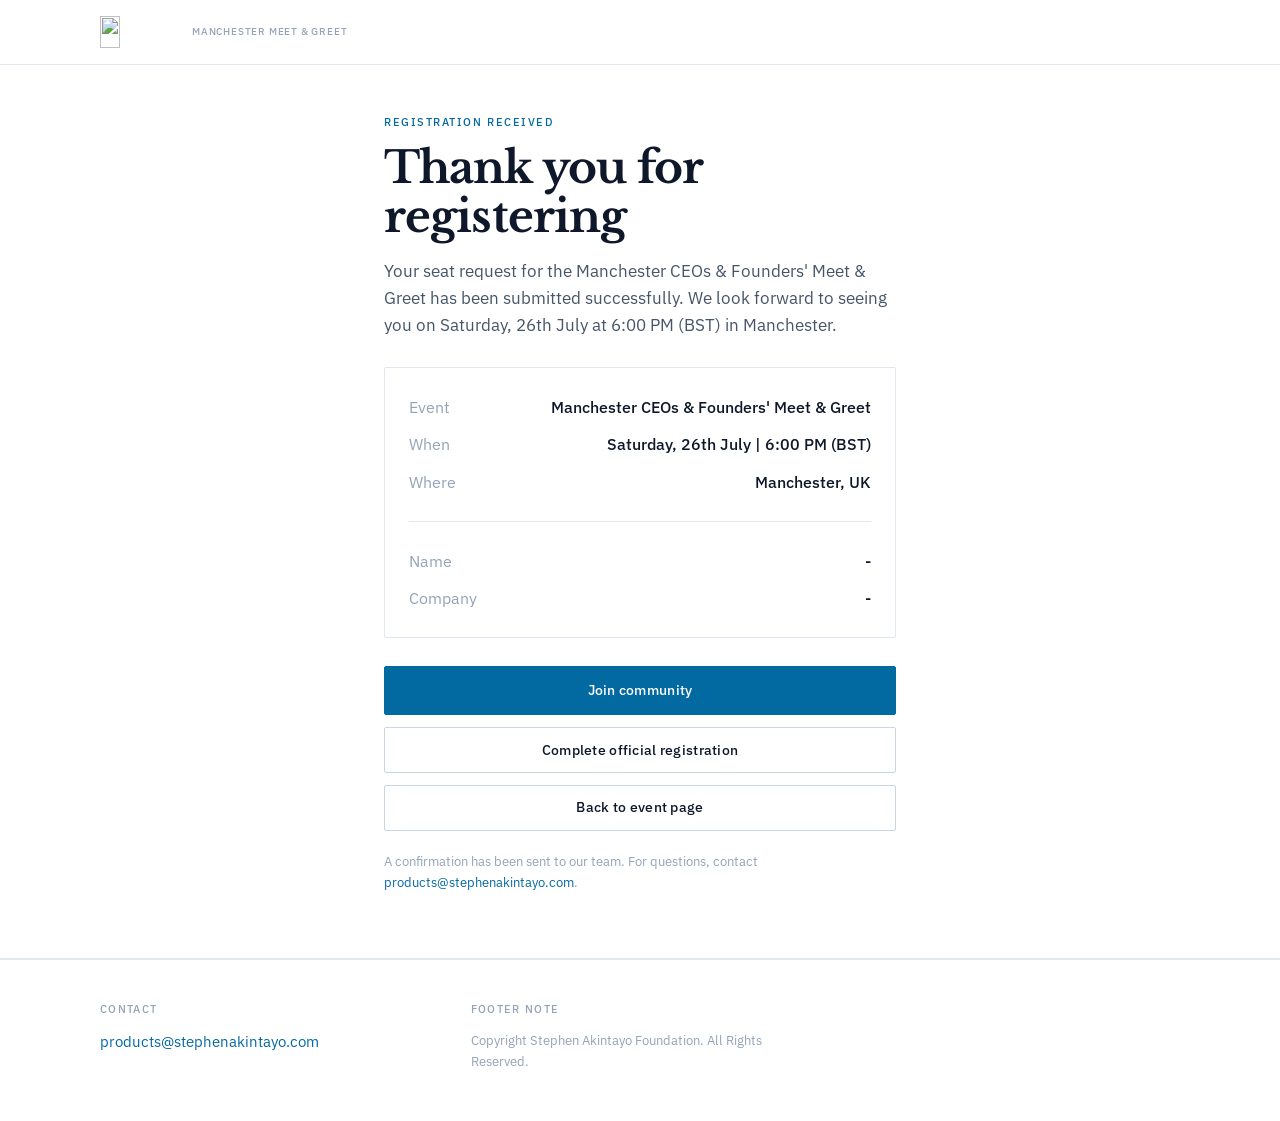
==== thank-you.html @ 9b40b457 "Remove reserve seat modal and update registration flow to redirect to a thank you page upon successf" ====
<!doctype html>
<html lang="en">
  <head>
    <meta charset="utf-8" />
    <meta name="viewport" content="width=device-width, initial-scale=1, viewport-fit=cover" />
    <title>Thank You | Manchester Meet &amp; Greet</title>
    <meta name="robots" content="noindex" />
    <link rel="preconnect" href="https://fonts.googleapis.com" />
    <link rel="preconnect" href="https://fonts.gstatic.com" crossorigin />
    <link
      href="https://fonts.googleapis.com/css2?family=IBM+Plex+Sans:wght@400;500;600&family=Libre+Baskerville:wght@400;700&display=swap"
      rel="stylesheet"
    />
    <link rel="stylesheet" href="style.css" />
  </head>
  <body>
    <a class="skip-link" href="#main">Skip to content</a>

    <header class="site-header">
      <div class="container header-inner">
        <a class="brand" href="index.html" aria-label="Stephen Akintayo Foundation — Manchester Meet and Greet">
          <img
            class="brand-logo"
            src="https://encrypted-tbn0.gstatic.com/images?q=tbn:ANd9GcTrRE1o6ry2cqC39h4arLCFHD7JYa5Q6GCh7A&amp;s"
            alt=""
            width="120"
            height="40"
            decoding="async"
          />
          <span class="brand-subtitle">Manchester Meet &amp; Greet</span>
        </a>
      </div>
    </header>

    <main id="main" class="thank-you-page">
      <div class="container thank-you-inner">
        <span class="section-label">Registration received</span>
        <h1 id="thankYouGreeting">Thank you for registering</h1>
        <p class="lead thank-you-lead">
          Your seat request for the Manchester CEOs &amp; Founders' Meet &amp; Greet has been submitted successfully.
          We look forward to seeing you on Saturday, 26th July at 6:00 PM (BST) in Manchester.
        </p>

        <div class="card thank-you-card" aria-label="Registration summary">
          <div class="summary-row">
            <span class="summary-label">Event</span>
            <span class="summary-value">Manchester CEOs &amp; Founders' Meet &amp; Greet</span>
          </div>
          <div class="summary-row">
            <span class="summary-label">When</span>
            <span class="summary-value">Saturday, 26th July | 6:00 PM (BST)</span>
          </div>
          <div class="summary-row">
            <span class="summary-label">Where</span>
            <span class="summary-value">Manchester, UK</span>
          </div>
          <div class="divider"></div>
          <div class="summary-row" id="thankYouNameRow" hidden>
            <span class="summary-label">Name</span>
            <span class="summary-value" id="thankYouName">-</span>
          </div>
          <div class="summary-row" id="thankYouCompanyRow" hidden>
            <span class="summary-label">Company</span>
            <span class="summary-value" id="thankYouCompany">-</span>
          </div>
        </div>

        <div class="thank-you-actions">
          <a class="btn btn-primary btn-lg btn-full" id="joinCommunityBtn" href="https://www.stephenakintayo.com">
            Join community
          </a>
          <a class="btn btn-secondary btn-full" href="https://www.stephenakintayo.com/manchester">
            Complete official registration
          </a>
          <a class="btn btn-secondary btn-full" href="index.html">
            Back to event page
          </a>
        </div>

        <p class="fineprint thank-you-note">
          A confirmation has been sent to our team. For questions, contact
          <a class="footer-link" href="mailto:products@stephenakintayo.com">products@stephenakintayo.com</a>.
        </p>
      </div>
    </main>

    <footer class="site-footer">
      <div class="container footer-grid">
        <div>
          <div class="footer-title">Contact</div>
          <div class="footer-line">
            <a class="footer-link" href="mailto:products@stephenakintayo.com">products@stephenakintayo.com</a>
          </div>
        </div>
        <div>
          <div class="footer-title">Footer Note</div>
          <div class="footer-note">Copyright Stephen Akintayo Foundation. All Rights Reserved.</div>
        </div>
      </div>
    </footer>

    <script src="thank-you.js"></script>
  </body>
</html>
---- style.css ----
/* Manchester Meet & Greet — editorial / dry */

:root {
  --white: #ffffff;
  --bg: #fafcfd;
  --ink: #0f172a;
  --ink-muted: #475569;
  --ink-faint: #94a3b8;
  --line: #e2e8f0;
  --line-strong: #cbd5e1;
  --accent: #0369a1;
  --accent-hover: #075985;
  --accent-soft: #f0f9ff;
  --danger: #b91c1c;

  --font-sans: "IBM Plex Sans", system-ui, sans-serif;
  --font-serif: "Libre Baskerville", Georgia, serif;

  --container: 1080px;
  --header-h: 64px;
  --gutter: 1.25rem;
  --radius: 2px;
}

*,
*::before,
*::after {
  box-sizing: border-box;
}

html {
  scroll-behavior: smooth;
  overflow-x: clip;
}

body {
  margin: 0;
  font-family: var(--font-sans);
  font-size: 1rem;
  font-weight: 400;
  line-height: 1.65;
  color: var(--ink);
  background: var(--bg);
  -webkit-font-smoothing: antialiased;
  overflow-x: clip;
}

body.nav-open {
  overflow: hidden;
}

img {
  max-width: 100%;
  display: block;
}

code {
  font-family: ui-monospace, monospace;
  font-size: 0.9em;
  color: var(--accent);
}

.container {
  width: min(var(--container), calc(100% - var(--gutter) * 2));
  margin-inline: auto;
}

.skip-link {
  position: absolute;
  left: 1rem;
  top: 0.75rem;
  padding: 0.5rem 0.75rem;
  background: var(--white);
  border: 1px solid var(--line-strong);
  color: var(--ink);
  text-decoration: none;
  transform: translateY(-200%);
  z-index: 9999;
}

.skip-link:focus {
  transform: translateY(0);
}

/* Header */
.site-header {
  position: sticky;
  top: 0;
  z-index: 100;
  background: var(--white);
  border-bottom: 1px solid var(--line);
}

.site-header:has(.site-nav[data-open="true"]) {
  border-bottom-color: transparent;
}

.header-inner {
  position: relative;
  display: grid;
  grid-template-columns: minmax(0, 1fr) auto;
  align-items: center;
  column-gap: 0.75rem;
  min-height: var(--header-h);
  padding-block: 0.375rem;
}

.brand {
  display: inline-flex;
  align-items: center;
  gap: 0.5rem;
  text-decoration: none;
  color: inherit;
  min-width: 0;
  grid-column: 1;
  grid-row: 1;
}

.brand-logo {
  display: block;
  height: 1.75rem;
  width: auto;
  max-width: 4.75rem;
  object-fit: contain;
  flex-shrink: 0;
}

.brand-title {
  font-family: var(--font-serif);
  font-size: 0.875rem;
  font-weight: 700;
  letter-spacing: -0.02em;
  line-height: 1.2;
}

.brand-subtitle {
  display: block;
  font-size: 0.625rem;
  font-weight: 500;
  line-height: 1.25;
  color: var(--ink-faint);
  text-transform: uppercase;
  letter-spacing: 0.08em;
  min-width: 0;
  overflow: hidden;
  text-overflow: ellipsis;
  white-space: nowrap;
}

.site-nav {
  display: none;
  align-items: center;
  margin-left: 0;
}

.site-nav-inner {
  display: flex;
  align-items: center;
  flex-wrap: nowrap;
  gap: 0.75rem 1.25rem;
  justify-content: flex-end;
}

/* Desktop header: single row, no cramming */
@media (min-width: 961px) {
  .header-inner {
    grid-template-columns: auto minmax(0, 1fr);
    padding-block: 0;
  }

  .brand-logo {
    height: 2rem;
    max-width: 5.25rem;
  }

  .brand-subtitle {
    display: block;
  }

  .nav-toggle {
    display: none !important;
  }

  .site-nav {
    display: flex;
    grid-column: 2;
    grid-row: 1;
    justify-self: end;
    min-width: 0;
  }

  .site-nav-inner {
    gap: 1rem 1.5rem;
  }

  .nav-link {
    white-space: nowrap;
  }

  .header-inner .btn-sm {
    flex-shrink: 0;
    white-space: nowrap;
  }
}

.nav-link {
  color: var(--ink-muted);
  text-decoration: none;
  font-size: 0.875rem;
  letter-spacing: 0.01em;
}

.nav-link:hover {
  color: var(--accent);
}

.nav-toggle {
  display: none;
  grid-column: 2;
  grid-row: 1;
  width: 2.75rem;
  height: 2.75rem;
  min-width: 2.75rem;
  padding: 0;
  border: 1px solid var(--line-strong);
  background: var(--white);
  cursor: pointer;
  flex-direction: column;
  align-items: center;
  justify-content: center;
  gap: 5px;
  flex-shrink: 0;
  z-index: 110;
  justify-self: end;
  -webkit-tap-highlight-color: transparent;
}

.nav-toggle-line {
  width: 1rem;
  height: 1px;
  background: var(--ink);
  display: block;
}

/* Buttons */
.btn {
  display: inline-flex;
  align-items: center;
  justify-content: center;
  padding: 0.65rem 1.25rem;
  font-family: var(--font-sans);
  font-size: 0.875rem;
  font-weight: 500;
  letter-spacing: 0.02em;
  text-decoration: none;
  border: 1px solid transparent;
  border-radius: var(--radius);
  cursor: pointer;
  transition: background 0.15s, border-color 0.15s, color 0.15s;
  white-space: nowrap;
}

.btn-full {
  width: 100%;
}

.btn-sm {
  padding: 0.5rem 1rem;
  font-size: 0.8125rem;
}

.btn-lg {
  padding: 0.75rem 1.5rem;
}

.btn-primary {
  color: var(--white);
  background: var(--accent);
  border-color: var(--accent);
}

.btn-primary:hover {
  background: var(--accent-hover);
  border-color: var(--accent-hover);
}

.btn-secondary {
  color: var(--ink);
  background: var(--white);
  border-color: var(--line-strong);
}

.btn-secondary:hover {
  border-color: var(--accent);
  color: var(--accent);
}

/* Type */
.section-label {
  display: block;
  font-size: 0.6875rem;
  font-weight: 500;
  text-transform: uppercase;
  letter-spacing: 0.14em;
  color: var(--accent);
  margin-bottom: 0.75rem;
}

h1,
h2,
h3,
.card-title {
  font-family: var(--font-serif);
  font-weight: 700;
  color: var(--ink);
  letter-spacing: -0.02em;
}

h1 {
  font-size: clamp(2rem, 4.5vw, 2.75rem);
  line-height: 1.12;
  margin: 0 0 1rem;
}

h2 {
  font-size: clamp(1.375rem, 2.5vw, 1.75rem);
  line-height: 1.2;
  margin: 0 0 1rem;
}

h3 {
  font-size: 1.0625rem;
  line-height: 1.3;
  margin: 0 0 0.5rem;
}

.lead {
  font-size: 1.0625rem;
  line-height: 1.6;
  color: var(--ink-muted);
  max-width: 42rem;
  margin: 0;
}

.prose {
  color: var(--ink-muted);
  margin: 0 0 1rem;
  max-width: 52ch;
}

.prose:last-child {
  margin-bottom: 0;
}

.subtle {
  font-size: 0.9375rem;
  color: var(--ink-faint);
  margin: -0.25rem 0 1rem;
}

.fineprint {
  font-size: 0.8125rem;
  color: var(--ink-faint);
  margin: 1rem 0 0;
}

/* Hero */
.hero {
  padding: 3rem 0 2.5rem;
  border-bottom: 1px solid var(--line);
  background: var(--white);
}

.hero-grid {
  display: grid;
  grid-template-columns: 1fr min(320px, 100%);
  gap: 3rem;
  align-items: start;
}

.eyebrow {
  font-size: 0.6875rem;
  text-transform: uppercase;
  letter-spacing: 0.14em;
  color: var(--ink-faint);
  margin-bottom: 0.5rem;
}

.hero-ctas {
  margin-top: 1.5rem;
  display: flex;
  flex-wrap: wrap;
  gap: 0.75rem;
}

.hero-meta {
  margin: 2rem 0 0;
  padding: 0;
  list-style: none;
  display: grid;
  grid-template-columns: repeat(3, 1fr);
  gap: 0;
  border: 1px solid var(--line);
  max-width: 36rem;
}

.hero-meta li {
  padding: 0.75rem 1rem;
  border-right: 1px solid var(--line);
  font-size: 0.875rem;
}

.hero-meta li:last-child {
  border-right: 0;
}

.hero-meta strong {
  display: block;
  font-size: 0.625rem;
  font-weight: 500;
  text-transform: uppercase;
  letter-spacing: 0.12em;
  color: var(--ink-faint);
  margin-bottom: 0.25rem;
}

/* Sidebar panel */
.hero-card,
.card,
.accent-card {
  border: 1px solid var(--line);
  background: var(--white);
  border-radius: var(--radius);
}

.hero-card {
  padding: 0;
}

.hero-card-top {
  padding: 1.25rem 1.25rem 0;
}

.hero-card-title {
  font-family: var(--font-sans);
  font-size: 0.6875rem;
  font-weight: 500;
  text-transform: uppercase;
  letter-spacing: 0.14em;
  color: var(--ink-faint);
  margin-bottom: 1rem;
}

.event-meta {
  margin: 0;
  padding: 0;
  list-style: none;
}

.event-row {
  display: flex;
  justify-content: space-between;
  align-items: baseline;
  flex-wrap: wrap;
  gap: 0.25rem 1rem;
  padding: 0.65rem 0;
  border-top: 1px solid var(--line);
  font-size: 0.9375rem;
}

.event-row:first-child {
  border-top: 0;
  padding-top: 0;
}

.event-label {
  color: var(--ink-faint);
  font-size: 0.8125rem;
}

.event-value {
  font-weight: 500;
  text-align: right;
}

.hero-card-bottom {
  padding: 1.25rem;
  border-top: 1px solid var(--line);
  margin-top: 1rem;
}

.trust-badges {
  margin: 0 0 1.25rem;
  padding: 0;
  list-style: none;
  font-size: 0.875rem;
  color: var(--ink-muted);
}

.trust-badges li {
  padding: 0.35rem 0;
  padding-left: 1rem;
  position: relative;
}

.trust-badges li::before {
  content: "";
  position: absolute;
  left: 0;
  top: 0.65em;
  width: 4px;
  height: 4px;
  background: var(--accent);
}

.trust-badge,
.trust-badge-icon {
  display: none;
}

.hero-card-note {
  margin-top: 0.75rem;
  font-size: 0.8125rem;
  color: var(--ink-faint);
}

/* Sections */
.section {
  padding: 3.5rem 0;
  border-bottom: 1px solid var(--line);
}

.alt-section {
  background: var(--accent-soft);
}

.two-col {
  display: grid;
  grid-template-columns: 1.15fr 0.85fr;
  gap: 3rem;
  align-items: start;
}

.section-heading {
  margin-bottom: 2rem;
  max-width: 40rem;
}

.divider {
  height: 1px;
  background: var(--line);
  margin: 1.25rem 0;
  border: 0;
}

/* Feature grid (replaces pill cards) */
.grid-4,
.feature-grid {
  display: grid;
  grid-template-columns: repeat(2, 1fr);
  gap: 0;
  margin-top: 2rem;
  border: 1px solid var(--line);
  background: var(--white);
}

.feature-grid--4 {
  grid-template-columns: repeat(2, 1fr);
}

.benefit-card {
  padding: 1.25rem 1.25rem 1.5rem;
  border: 0;
  border-right: 1px solid var(--line);
  border-bottom: 1px solid var(--line);
  border-radius: 0;
  box-shadow: none;
  background: transparent;
}

.feature-grid--4 .benefit-card:nth-child(2n) {
  border-right: 0;
}

.feature-grid--4 .benefit-card:nth-last-child(-n + 2) {
  border-bottom: 0;
}

.benefit-icon {
  display: none;
}

.benefit-card h3 {
  font-family: var(--font-sans);
  font-size: 0.9375rem;
  font-weight: 600;
  margin-bottom: 0.5rem;
}

.benefit-card p {
  margin: 0;
  font-size: 0.875rem;
  color: var(--ink-muted);
  line-height: 1.55;
}

.note-card {
  margin-top: 1.5rem;
  padding: 1.25rem 1.5rem;
  border-left: 3px solid var(--accent);
  background: var(--white);
  box-shadow: none;
}

.note-card h3 {
  font-family: var(--font-sans);
  font-size: 0.9375rem;
  font-weight: 600;
}

.note-card p {
  margin: 0;
  font-size: 0.9375rem;
  color: var(--ink-muted);
}

.card {
  padding: 1.5rem;
  box-shadow: none;
}

.accent-card {
  background: var(--white);
}

.card-title {
  font-family: var(--font-sans);
  font-size: 0.9375rem;
  font-weight: 600;
  margin-bottom: 0.75rem;
}

/* Lists */
.checklist {
  list-style: none;
  padding: 0;
  margin: 0 0 1rem;
}

.checklist li {
  padding: 0.4rem 0 0.4rem 1.25rem;
  position: relative;
  font-size: 0.9375rem;
  color: var(--ink-muted);
}

.checklist li::before {
  content: "";
  position: absolute;
  left: 0;
  top: 0.75em;
  width: 5px;
  height: 1px;
  background: var(--ink);
}

.check {
  display: none;
}

.tag-list {
  list-style: none;
  padding: 0;
  margin: 1.25rem 0 0;
  columns: 2;
  column-gap: 2rem;
}

.tag-list li {
  padding: 0.35rem 0;
  font-size: 0.9375rem;
  color: var(--ink-muted);
  break-inside: avoid;
}

.tag-list li::before {
  content: "— ";
  color: var(--ink-faint);
}

.callout {
  padding: 1rem 0 0;
  border: 0;
  background: none;
}

.callout-title {
  font-family: var(--font-serif);
  font-size: 1rem;
  font-weight: 700;
  margin-bottom: 0.35rem;
}

.callout-text {
  font-size: 0.9375rem;
  color: var(--ink-muted);
}

/* Registration */
.registration-grid {
  display: grid;
  grid-template-columns: 1.1fr 0.9fr;
  gap: 2rem;
  margin-top: 2rem;
  align-items: start;
}

.field-grid {
  display: grid;
  grid-template-columns: 1fr 1fr;
  gap: 1rem 1.25rem;
}

.field {
  display: grid;
  gap: 0.35rem;
}

label {
  font-size: 0.8125rem;
  font-weight: 500;
  color: var(--ink);
}

input[type="text"],
input[type="email"],
input[type="tel"] {
  width: 100%;
  padding: 0.55rem 0.65rem;
  font-family: inherit;
  font-size: 0.9375rem;
  border: 1px solid var(--line-strong);
  border-radius: var(--radius);
  background: var(--white);
  color: var(--ink);
  outline: none;
}

input:focus {
  border-color: var(--accent);
  outline: 1px solid var(--accent);
  outline-offset: 0;
}

input::placeholder {
  color: var(--ink-faint);
}

.field-error {
  min-height: 1.1rem;
  font-size: 0.8125rem;
  color: var(--danger);
}

.consent {
  margin-top: 1rem;
  display: flex;
  gap: 0.5rem;
  align-items: flex-start;
  font-size: 0.875rem;
  color: var(--ink-muted);
}

.form-footnote,
.hero-card-note {
  font-size: 0.8125rem;
  color: var(--ink-faint);
}

.form-honeypot {
  position: absolute;
  left: -9999px;
  width: 1px;
  height: 1px;
  overflow: hidden;
}

.form-status {
  margin-bottom: 1rem;
  padding: 0.75rem 1rem;
  font-size: 0.875rem;
  border: 1px solid var(--line-strong);
  background: var(--white);
}

.form-status[data-type="error"] {
  border-color: var(--danger);
  color: var(--danger);
  background: #fef2f2;
}

.form-status[data-type="success"] {
  border-color: var(--accent);
  color: var(--accent-hover);
  background: var(--accent-soft);
}

.btn:disabled {
  opacity: 0.65;
  cursor: not-allowed;
}

.steps,
.bullets {
  margin: 0;
  padding-left: 1.15rem;
  font-size: 0.9375rem;
  color: var(--ink-muted);
}

.steps li,
.bullets li {
  margin-bottom: 0.35rem;
}

.three-col {
  display: grid;
  grid-template-columns: repeat(3, 1fr);
  gap: 1.5rem;
}

.lead-magnet,
.video-card,
.vip-card {
  padding: 1.5rem;
  height: auto;
}

/* FAQ */
.faq {
  margin-top: 1.5rem;
  border: 1px solid var(--line);
  background: var(--white);
}

.faq-item {
  border: 0;
  border-bottom: 1px solid var(--line);
  border-radius: 0;
  background: transparent;
  box-shadow: none;
}

.faq-item:last-child {
  border-bottom: 0;
}

.faq-button {
  width: 100%;
  text-align: left;
  padding: 1rem 1.25rem;
  border: 0;
  background: transparent;
  color: var(--ink);
  cursor: pointer;
  font-family: var(--font-sans);
  font-size: 0.9375rem;
  font-weight: 500;
  display: flex;
  justify-content: space-between;
  align-items: center;
  gap: 1rem;
}

.faq-button::after {
  content: "+";
  font-size: 1.125rem;
  font-weight: 300;
  color: var(--ink-faint);
  flex-shrink: 0;
}

.faq-item[data-open="true"] .faq-button::after {
  content: "-";
}

.faq-panel {
  padding: 0 1.25rem 1rem;
}

.faq-panel .prose {
  font-size: 0.9375rem;
}

/* Final CTA */
.final-cta {
  padding: 3rem 0;
  background: var(--accent);
  border-bottom: 0;
}

.final-cta-inner {
  display: flex;
  justify-content: space-between;
  align-items: flex-start;
  gap: 2rem;
}

.final-cta h2 {
  color: var(--white);
}

.final-cta .prose {
  color: rgba(255, 255, 255, 0.85);
  max-width: 42ch;
}

.final-cta-actions {
  display: flex;
  flex-direction: column;
  gap: 0.75rem;
  min-width: 220px;
}

.final-cta .btn-primary {
  background: var(--white);
  color: var(--accent);
  border-color: var(--white);
}

.final-cta .btn-primary:hover {
  background: var(--accent-soft);
}

.final-cta .btn-secondary {
  background: transparent;
  color: var(--white);
  border-color: rgba(255, 255, 255, 0.5);
}

.final-cta .btn-secondary:hover {
  border-color: var(--white);
  color: var(--white);
}

/* Footer */
.site-footer {
  padding: 2.5rem 0 3rem;
  background: var(--white);
  border-top: 1px solid var(--line);
}

.footer-grid {
  display: grid;
  grid-template-columns: repeat(3, 1fr);
  gap: 2rem;
}

.footer-title {
  font-size: 0.6875rem;
  font-weight: 500;
  text-transform: uppercase;
  letter-spacing: 0.12em;
  color: var(--ink-faint);
  margin-bottom: 0.75rem;
}

.footer-line {
  font-size: 0.9375rem;
  margin-bottom: 0.35rem;
}

.footer-link {
  color: var(--accent);
  text-decoration: none;
}

.footer-link:hover {
  text-decoration: underline;
}

.footer-note {
  font-size: 0.8125rem;
  color: var(--ink-faint);
}

/* Modals */
.modal {
  position: fixed;
  inset: 0;
  z-index: 2000;
  display: grid;
  place-items: center;
  padding: 1rem;
}

.modal[hidden] {
  display: none;
}

.modal-overlay {
  position: absolute;
  inset: 0;
  background: rgba(15, 23, 42, 0.4);
}

.modal-dialog {
  position: relative;
  width: min(520px, 100%);
  background: var(--white);
  border: 1px solid var(--line-strong);
  border-radius: var(--radius);
  max-height: 90vh;
  overflow-y: auto;
}

.modal-lg {
  width: min(720px, 100%);
}

.modal-header {
  padding: 1.25rem 1.25rem 0;
  display: flex;
  justify-content: space-between;
  gap: 1rem;
}

.modal-kicker {
  font-size: 0.6875rem;
  text-transform: uppercase;
  letter-spacing: 0.12em;
  color: var(--ink-faint);
  margin-bottom: 0.35rem;
}

.modal-title {
  font-family: var(--font-serif);
  font-size: 1.25rem;
  margin: 0;
}

.icon-button {
  width: 2rem;
  height: 2rem;
  border: 1px solid var(--line);
  background: var(--white);
  cursor: pointer;
  font-size: 0.875rem;
  line-height: 1;
  flex-shrink: 0;
}

.modal-body {
  padding: 1rem 1.25rem;
}

.modal-actions {
  padding: 1rem 1.25rem 1.25rem;
  border-top: 1px solid var(--line);
  display: grid;
  gap: 0.75rem;
}

.summary-card {
  border: 1px solid var(--line);
  padding: 1rem;
  font-size: 0.875rem;
}

.summary-row {
  display: flex;
  justify-content: space-between;
  align-items: baseline;
  flex-wrap: wrap;
  gap: 0.25rem 1rem;
  padding: 0.35rem 0;
}

.summary-label {
  color: var(--ink-faint);
  flex-shrink: 0;
}

.summary-value {
  font-weight: 500;
  text-align: right;
  word-break: break-word;
}

.video-container {
  position: relative;
  padding-top: 56.25%;
  background: var(--line);
}

.video-container iframe {
  position: absolute;
  inset: 0;
  width: 100%;
  height: 100%;
  border: 0;
}

/* Legacy class hooks */
.mini-pill,
.mini-pill-icon,
.hero-highlights {
  display: none;
}

/* Responsive — tablet */
@media (max-width: 900px) {
  .hero-grid,
  .two-col,
  .registration-grid {
    grid-template-columns: 1fr;
    gap: 2rem;
  }

  .hero-grid {
    gap: 1.75rem;
  }

  .grid-4,
  .feature-grid,
  .feature-grid--4 {
    grid-template-columns: 1fr;
  }

  .feature-grid--4 .benefit-card {
    border-right: 0;
    border-bottom: 1px solid var(--line);
  }

  .feature-grid--4 .benefit-card:last-child {
    border-bottom: 0;
  }

  .hero-meta {
    grid-template-columns: 1fr;
    max-width: none;
  }

  .hero-meta li {
    border-right: 0;
    border-bottom: 1px solid var(--line);
  }

  .hero-meta li:last-child {
    border-bottom: 0;
  }

  .three-col {
    grid-template-columns: 1fr;
    gap: 1.25rem;
  }

  .two-col {
    gap: 2rem;
  }

  .final-cta-inner {
    flex-direction: column;
    gap: 1.5rem;
  }

  .final-cta-actions {
    width: 100%;
    min-width: 0;
  }

  .footer-grid {
    grid-template-columns: 1fr;
    gap: 1.5rem;
  }

  .tag-list {
    columns: 1;
  }

  .prose {
    max-width: none;
  }

  .lead {
    max-width: none;
  }
}

/* Responsive — tablet & mobile header (hamburger) */
@media (max-width: 960px) {
  :root {
    --header-h: 56px;
  }

  .header-inner {
    position: static;
  }

  .brand-subtitle {
    display: none;
  }

  .nav-toggle {
    display: flex;
  }

  .site-nav[data-open="true"] {
    display: block;
    position: absolute;
    top: 100%;
    left: 0;
    right: 0;
    width: 100%;
    background: var(--white);
    border-bottom: 1px solid var(--line);
    box-shadow: 0 12px 32px rgba(15, 23, 42, 0.08);
    max-height: min(70dvh, 420px);
    overflow-y: auto;
    -webkit-overflow-scrolling: touch;
  }

  .site-nav[data-open="true"] .site-nav-inner {
    flex-direction: column;
    align-items: stretch;
    width: min(var(--container), calc(100% - var(--gutter) * 2));
    margin-inline: auto;
    padding: 1rem 0 1.25rem;
    gap: 0;
  }

  .site-nav[data-open="true"] .nav-link {
    display: block;
    padding: 0.75rem 0;
    font-size: 0.9375rem;
    border-bottom: 1px solid var(--line);
  }

  .site-nav[data-open="true"] .nav-link:last-of-type {
    border-bottom: 0;
    margin-bottom: 0.5rem;
  }

  .site-nav[data-open="true"] .btn {
    margin-top: 0.25rem;
    width: 100%;
    white-space: normal;
    text-align: center;
    min-height: 2.75rem;
  }
}

/* Responsive — mobile layout */
@media (max-width: 720px) {
  :root {
    --gutter: 1rem;
  }

  .field-grid {
    grid-template-columns: 1fr;
  }

  .section {
    padding: 2.5rem 0;
  }

  .hero {
    padding: 2rem 0 1.75rem;
  }

  .hero-ctas {
    flex-direction: column;
    align-items: stretch;
  }

  .hero-ctas .btn {
    width: 100%;
    white-space: normal;
    min-height: 2.75rem;
  }

  .final-cta {
    padding: 2.25rem 0;
  }

  .final-cta-actions .btn {
    width: 100%;
    white-space: normal;
    min-height: 2.75rem;
  }

  .faq-button {
    min-height: 3rem;
    padding: 0.875rem 1rem;
    font-size: 0.875rem;
  }

  .event-row {
    flex-direction: column;
    gap: 0.15rem;
  }

  .event-value {
    text-align: left;
  }

  .summary-row {
    flex-direction: column;
    gap: 0.15rem;
  }

  .summary-value {
    text-align: left;
  }

  .modal {
    padding: 0.75rem;
    padding-bottom: max(0.75rem, env(safe-area-inset-bottom));
    align-items: flex-end;
  }

  .modal-dialog {
    width: 100%;
    max-height: min(92dvh, 640px);
    border-radius: var(--radius) var(--radius) 0 0;
  }

  .modal-lg {
    width: 100%;
  }

  .card {
    padding: 1.25rem;
  }

  .form-card,
  .info-card {
    padding: 1.25rem;
  }
}

/* Responsive — small phones */
@media (max-width: 480px) {
  :root {
    --gutter: 0.875rem;
    --header-h: 56px;
  }

  .brand-logo {
    height: 1.625rem;
    max-width: 4.25rem;
  }

  h1 {
    font-size: 1.65rem;
  }

  h2 {
    font-size: 1.25rem;
  }

  .lead {
    font-size: 1rem;
  }

  .hero-meta li {
    padding: 0.65rem 0.75rem;
    font-size: 0.8125rem;
  }

  .btn {
    font-size: 0.8125rem;
    padding: 0.7rem 1rem;
  }

  .btn-lg {
    padding: 0.75rem 1rem;
  }

  .benefit-card {
    padding: 1rem;
  }

  .note-card {
    padding: 1rem 1rem 1rem 0.875rem;
  }

  .modal-header,
  .modal-body,
  .modal-actions {
    padding-left: 1rem;
    padding-right: 1rem;
  }

  .modal-title {
    font-size: 1.125rem;
    padding-right: 0.5rem;
  }

  .tag-list li {
    font-size: 0.875rem;
  }
}

/* Responsive — large touch / landscape phones */
@media (max-width: 720px) and (min-width: 481px) {
  .feature-grid--4 {
    grid-template-columns: 1fr 1fr;
  }

  .feature-grid--4 .benefit-card {
    border-right: 1px solid var(--line);
    border-bottom: 1px solid var(--line);
  }

  .feature-grid--4 .benefit-card:nth-child(2n) {
    border-right: 0;
  }

  .feature-grid--4 .benefit-card:nth-last-child(-n + 2) {
    border-bottom: 0;
  }

  .feature-grid--4 .benefit-card:last-child:nth-child(odd) {
    border-right: 0;
    grid-column: 1 / -1;
    border-bottom: 0;
  }
}

@media (prefers-reduced-motion: reduce) {
  html {
    scroll-behavior: auto;
  }
}

/* Thank you page */
.thank-you-page {
  padding: 3rem 0 4rem;
  background: var(--white);
  border-bottom: 1px solid var(--line);
  min-height: calc(100vh - var(--header-h) - 8rem);
}

.thank-you-inner {
  max-width: 32rem;
}

.thank-you-lead {
  margin-bottom: 1.75rem;
}

.thank-you-card {
  margin-bottom: 1.75rem;
  padding: 1.25rem 1.5rem;
}

.thank-you-actions {
  display: grid;
  gap: 0.75rem;
  margin-bottom: 1.25rem;
}

.thank-you-note {
  margin: 0;
}

@media (max-width: 720px) {
  .thank-you-page {
    padding: 2rem 0 3rem;
    min-height: auto;
  }

  .thank-you-inner h1 {
    font-size: 1.5rem;
  }
}
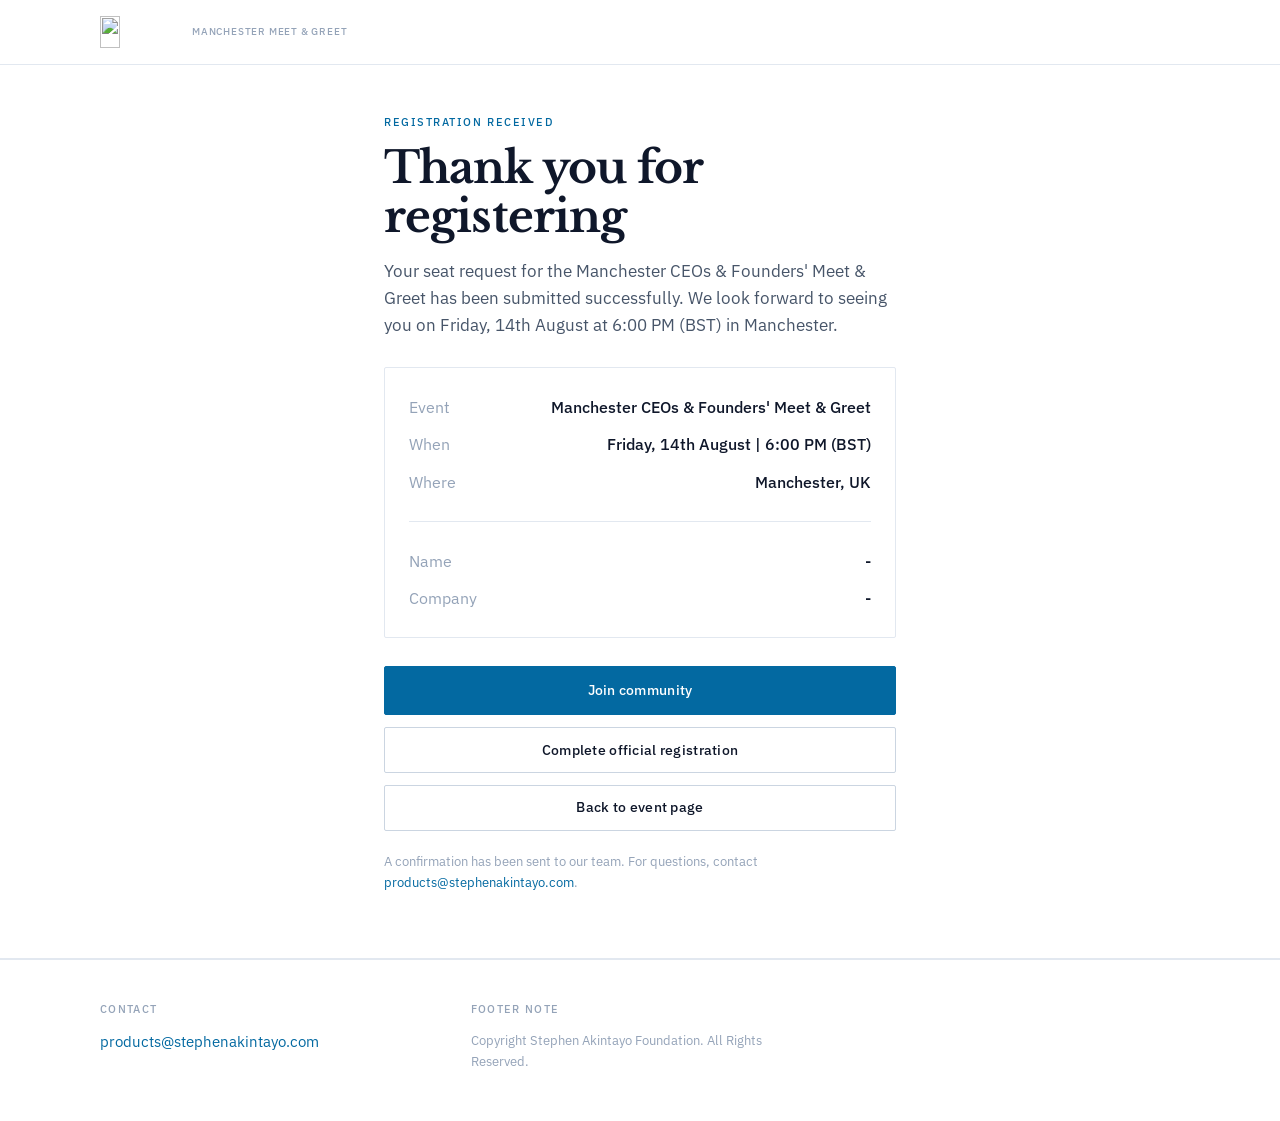
==== commit fbe5448c: "Update event date from 26 July to 14 August in index and thank-you pages." ====
--- a/thank-you.html
+++ b/thank-you.html
@@ -38,7 +38,7 @@
         <h1 id="thankYouGreeting">Thank you for registering</h1>
         <p class="lead thank-you-lead">
           Your seat request for the Manchester CEOs &amp; Founders' Meet &amp; Greet has been submitted successfully.
-          We look forward to seeing you on Saturday, 26th July at 6:00 PM (BST) in Manchester.
+          We look forward to seeing you on Friday, 14th August at 6:00 PM (BST) in Manchester.
         </p>
 
         <div class="card thank-you-card" aria-label="Registration summary">
@@ -48,7 +48,7 @@
           </div>
           <div class="summary-row">
             <span class="summary-label">When</span>
-            <span class="summary-value">Saturday, 26th July | 6:00 PM (BST)</span>
+            <span class="summary-value">Friday, 14th August | 6:00 PM (BST)</span>
           </div>
           <div class="summary-row">
             <span class="summary-label">Where</span>
@@ -66,7 +66,7 @@
         </div>
 
         <div class="thank-you-actions">
-          <a class="btn btn-primary btn-lg btn-full" id="joinCommunityBtn" href="https://www.stephenakintayo.com">
+          <a class="btn btn-primary btn-lg btn-full" id="joinCommunityBtn" href="https://chat.whatsapp.com/GkCFBTkAW8H683lJYbLcK0" target="_blank" rel="noopener noreferrer">
             Join community
           </a>
           <a class="btn btn-secondary btn-full" href="https://www.stephenakintayo.com/manchester">
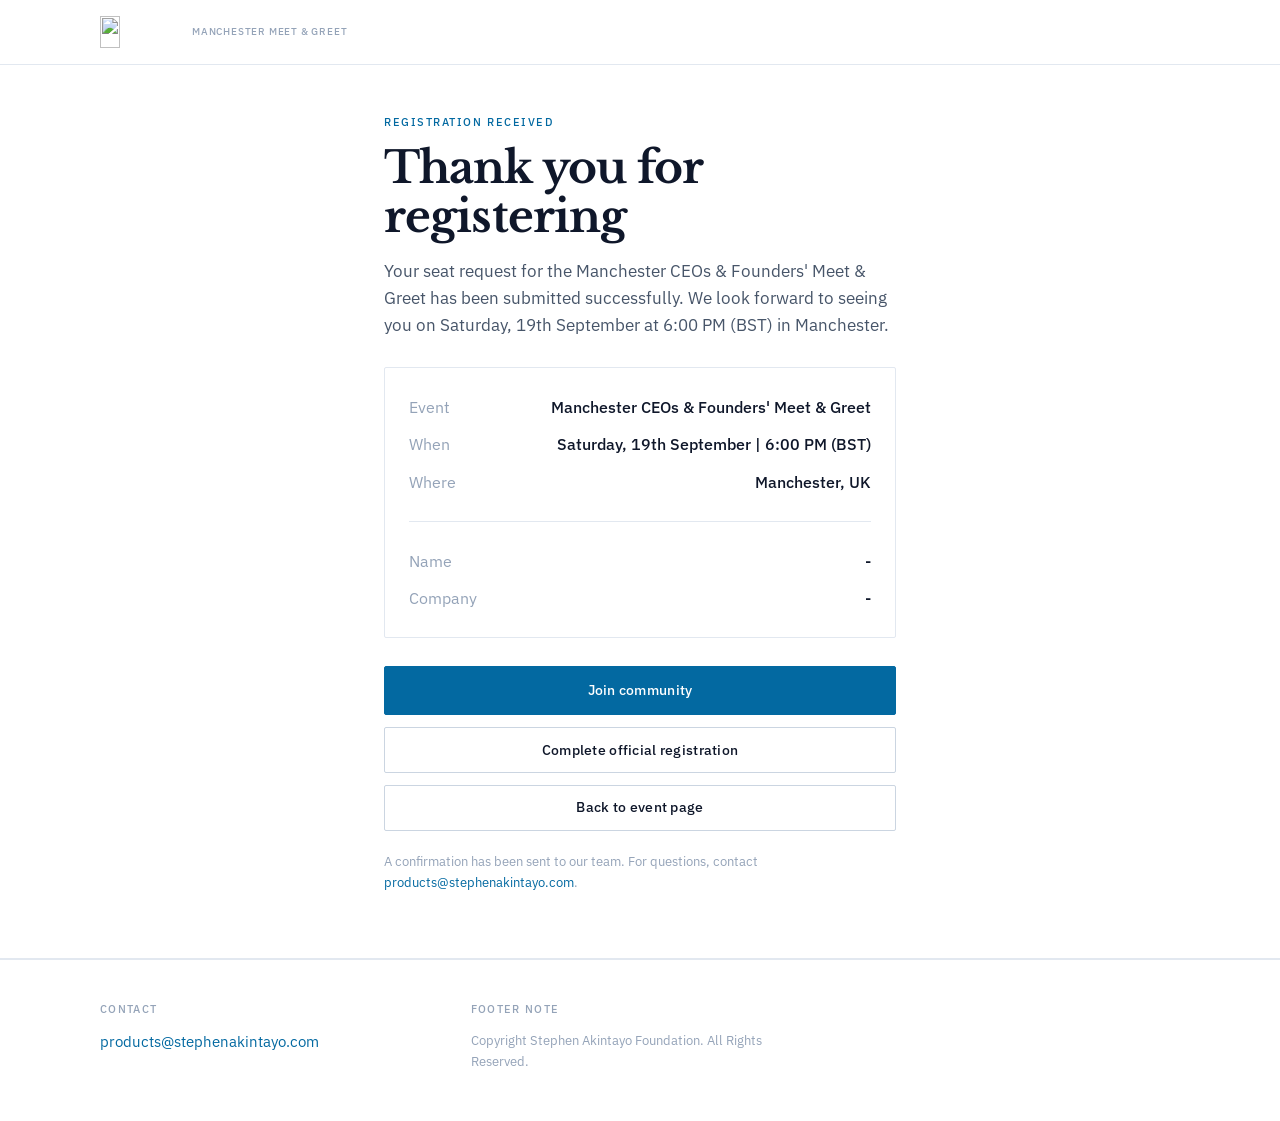
==== commit d6d4c763: "Update event date to 19 September 2026 in index and thank-you pages." ====
--- a/thank-you.html
+++ b/thank-you.html
@@ -38,7 +38,7 @@
         <h1 id="thankYouGreeting">Thank you for registering</h1>
         <p class="lead thank-you-lead">
           Your seat request for the Manchester CEOs &amp; Founders' Meet &amp; Greet has been submitted successfully.
-          We look forward to seeing you on Friday, 14th August at 6:00 PM (BST) in Manchester.
+          We look forward to seeing you on Saturday, 19th September at 6:00 PM (BST) in Manchester.
         </p>
 
         <div class="card thank-you-card" aria-label="Registration summary">
@@ -48,7 +48,7 @@
           </div>
           <div class="summary-row">
             <span class="summary-label">When</span>
-            <span class="summary-value">Friday, 14th August | 6:00 PM (BST)</span>
+            <span class="summary-value">Saturday, 19th September | 6:00 PM (BST)</span>
           </div>
           <div class="summary-row">
             <span class="summary-label">Where</span>
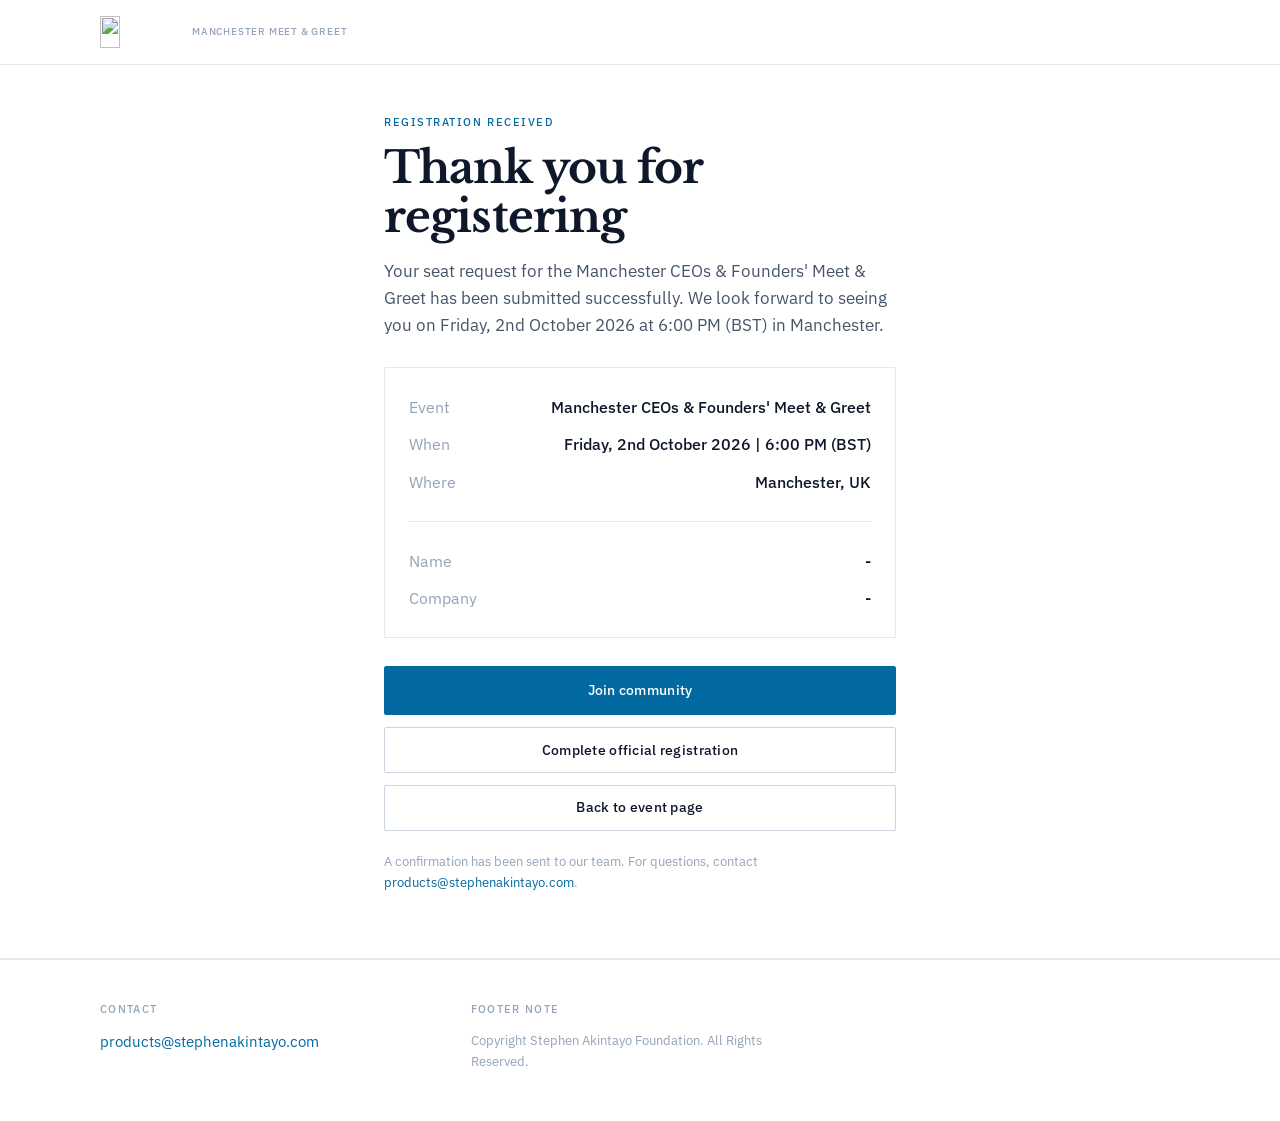
==== commit 7e88d18d: "Update event date to 2 October 2026 in index and thank-you pages." ====
--- a/thank-you.html
+++ b/thank-you.html
@@ -38,7 +38,7 @@
         <h1 id="thankYouGreeting">Thank you for registering</h1>
         <p class="lead thank-you-lead">
           Your seat request for the Manchester CEOs &amp; Founders' Meet &amp; Greet has been submitted successfully.
-          We look forward to seeing you on Saturday, 19th September at 6:00 PM (BST) in Manchester.
+          We look forward to seeing you on Friday, 2nd October 2026 at 6:00 PM (BST) in Manchester.
         </p>
 
         <div class="card thank-you-card" aria-label="Registration summary">
@@ -48,7 +48,7 @@
           </div>
           <div class="summary-row">
             <span class="summary-label">When</span>
-            <span class="summary-value">Saturday, 19th September | 6:00 PM (BST)</span>
+            <span class="summary-value">Friday, 2nd October 2026 | 6:00 PM (BST)</span>
           </div>
           <div class="summary-row">
             <span class="summary-label">Where</span>
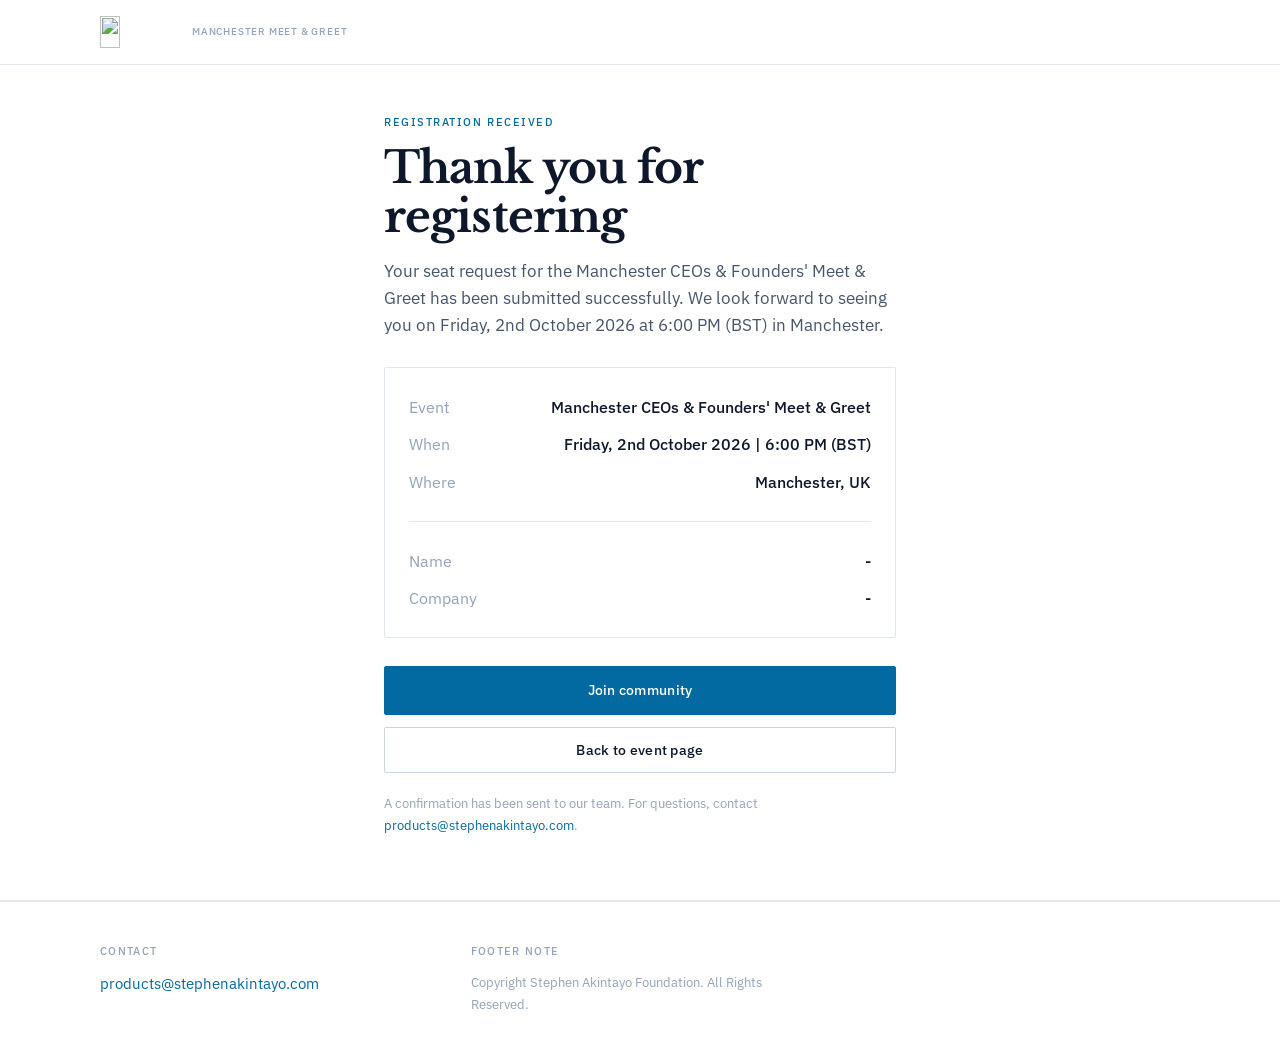
==== commit 436a40bd: "Remove the "Complete official registration" button from the thank-you page to streamline user naviga" ====
--- a/thank-you.html
+++ b/thank-you.html
@@ -69,9 +69,6 @@
           <a class="btn btn-primary btn-lg btn-full" id="joinCommunityBtn" href="https://chat.whatsapp.com/GkCFBTkAW8H683lJYbLcK0" target="_blank" rel="noopener noreferrer">
             Join community
           </a>
-          <a class="btn btn-secondary btn-full" href="https://www.stephenakintayo.com/manchester">
-            Complete official registration
-          </a>
           <a class="btn btn-secondary btn-full" href="index.html">
             Back to event page
           </a>
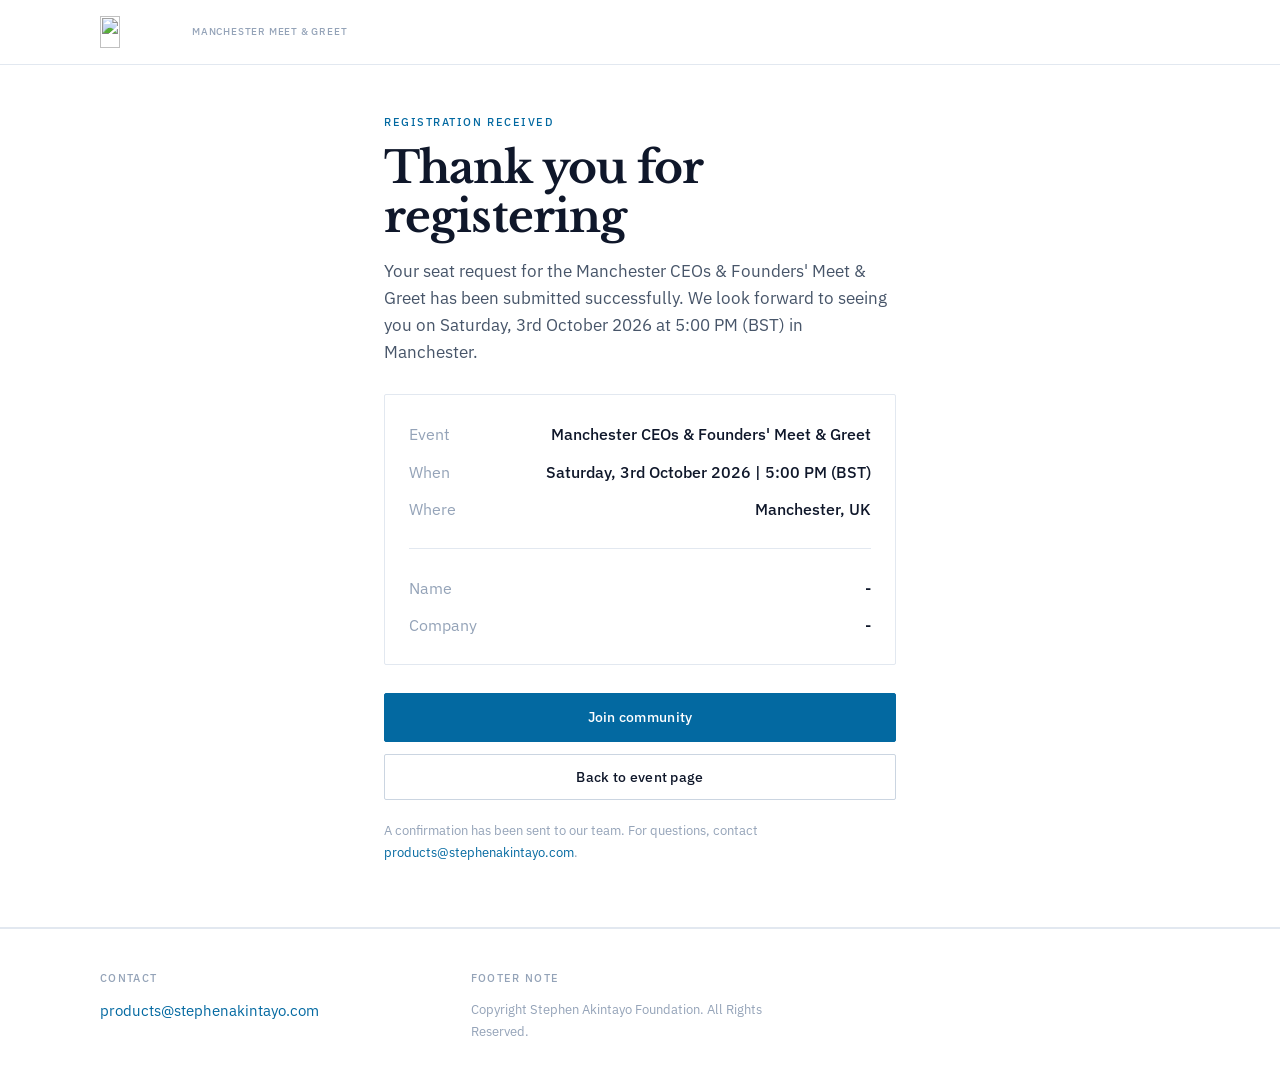
==== commit ea601949: "Update event date to 3 October 2026 in index and thank-you pages, adjusting time to 5:00 PM (BST) fo" ====
--- a/thank-you.html
+++ b/thank-you.html
@@ -38,7 +38,7 @@
         <h1 id="thankYouGreeting">Thank you for registering</h1>
         <p class="lead thank-you-lead">
           Your seat request for the Manchester CEOs &amp; Founders' Meet &amp; Greet has been submitted successfully.
-          We look forward to seeing you on Friday, 2nd October 2026 at 6:00 PM (BST) in Manchester.
+          We look forward to seeing you on Saturday, 3rd October 2026 at 5:00 PM (BST) in Manchester.
         </p>
 
         <div class="card thank-you-card" aria-label="Registration summary">
@@ -48,7 +48,7 @@
           </div>
           <div class="summary-row">
             <span class="summary-label">When</span>
-            <span class="summary-value">Friday, 2nd October 2026 | 6:00 PM (BST)</span>
+            <span class="summary-value">Saturday, 3rd October 2026 | 5:00 PM (BST)</span>
           </div>
           <div class="summary-row">
             <span class="summary-label">Where</span>
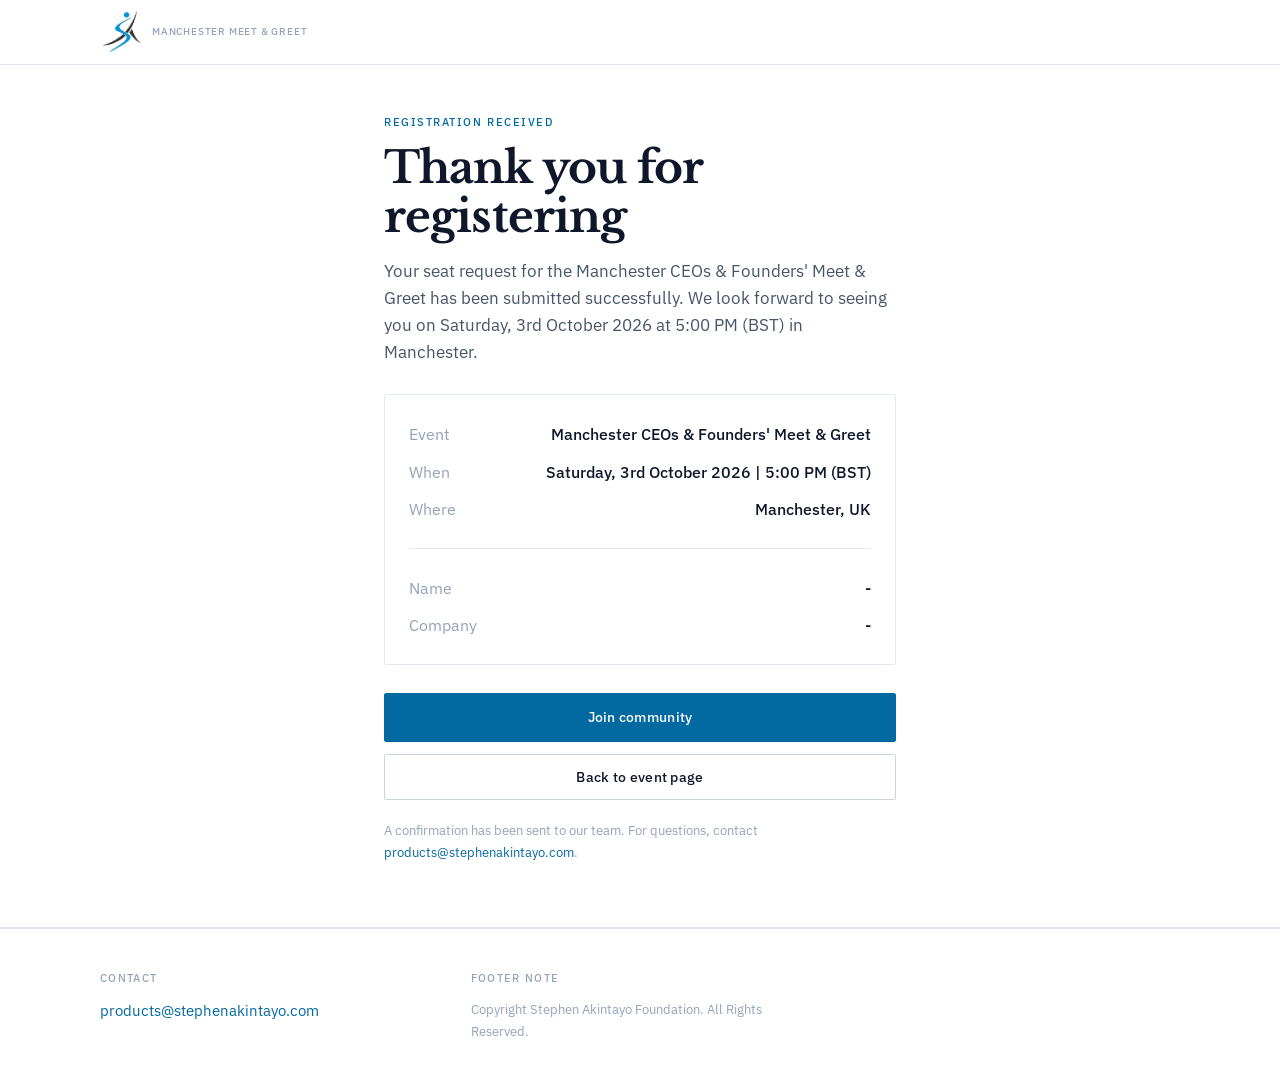
==== commit 9d6ba765: "Add favicon and update brand logo in index and thank-you pages; adjust logo dimensions in CSS for co" ====
--- a/thank-you.html
+++ b/thank-you.html
@@ -11,6 +11,7 @@
       href="https://fonts.googleapis.com/css2?family=IBM+Plex+Sans:wght@400;500;600&family=Libre+Baskerville:wght@400;700&display=swap"
       rel="stylesheet"
     />
+    <link rel="icon" type="image/png" href="icon.png?v=2" />
     <link rel="stylesheet" href="style.css" />
   </head>
   <body>
@@ -21,10 +22,10 @@
         <a class="brand" href="index.html" aria-label="Stephen Akintayo Foundation — Manchester Meet and Greet">
           <img
             class="brand-logo"
-            src="https://encrypted-tbn0.gstatic.com/images?q=tbn:ANd9GcTrRE1o6ry2cqC39h4arLCFHD7JYa5Q6GCh7A&amp;s"
-            alt=""
-            width="120"
-            height="40"
+            src="icon.png?v=2"
+            alt="Stephen Akintayo Consulting"
+            width="64"
+            height="64"
             decoding="async"
           />
           <span class="brand-subtitle">Manchester Meet &amp; Greet</span>
--- a/style.css
+++ b/style.css
@@ -118,9 +118,9 @@
 
 .brand-logo {
   display: block;
-  height: 1.75rem;
-  width: auto;
-  max-width: 4.75rem;
+  height: 2.5rem;
+  width: 2.5rem;
+  max-width: none;
   object-fit: contain;
   flex-shrink: 0;
 }
@@ -169,8 +169,8 @@
   }
 
   .brand-logo {
-    height: 2rem;
-    max-width: 5.25rem;
+    height: 2.75rem;
+    width: 2.75rem;
   }
 
   .brand-subtitle {
@@ -829,9 +829,9 @@
   gap: 1.5rem;
 }
 
-.lead-magnet,
-.video-card,
-.vip-card {
+.lead-magnet {
+  max-width: 32rem;
+  margin-inline: auto;
   padding: 1.5rem;
   height: auto;
 }
@@ -1347,8 +1347,8 @@
   }
 
   .brand-logo {
-    height: 1.625rem;
-    max-width: 4.25rem;
+    height: 1.75rem;
+    width: 1.75rem;
   }
 
   h1 {
